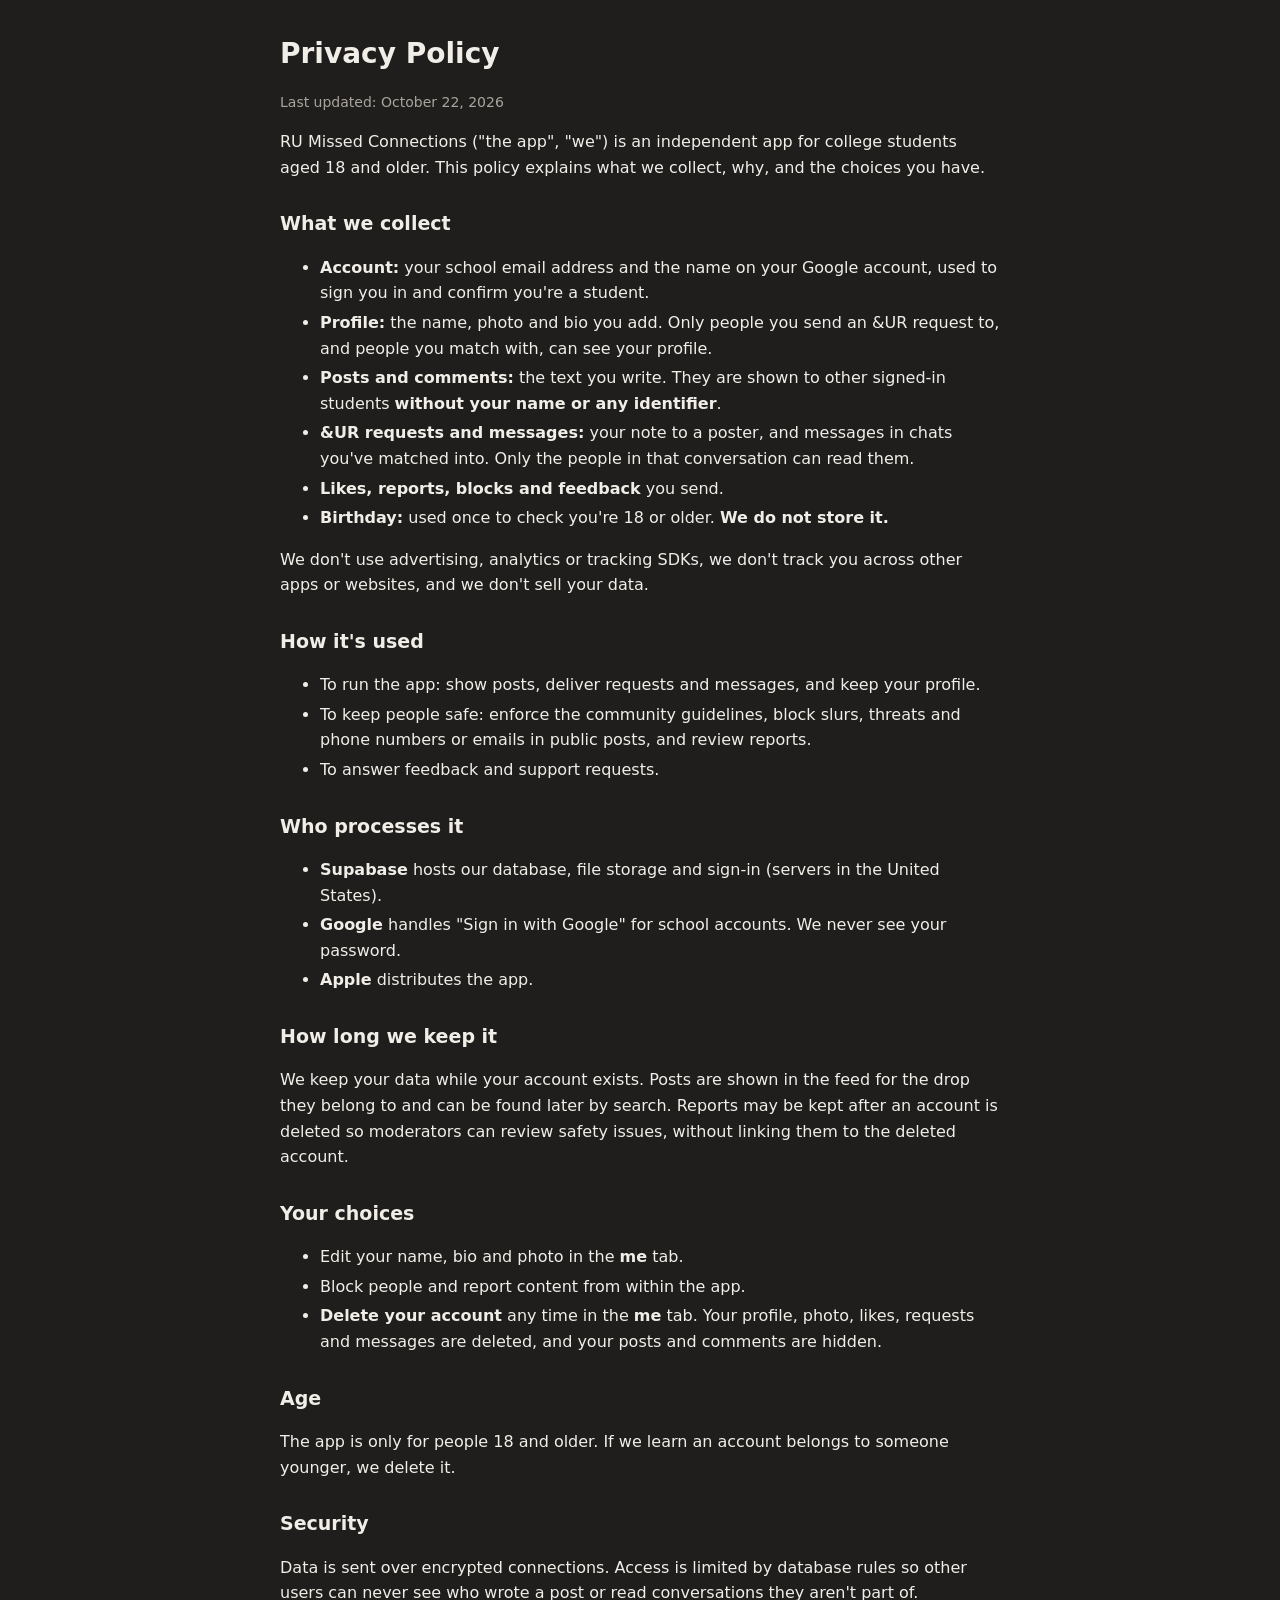
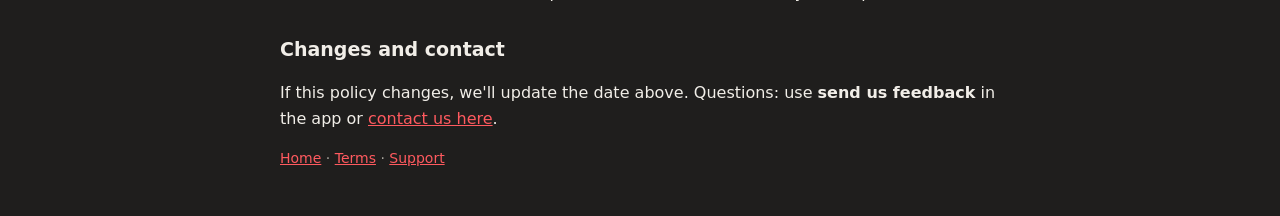
==== privacy.html @ b6dfbf60 "Privacy policy, terms, support pages" ====
<!doctype html><html lang="en"><head><meta charset="utf-8"><meta name="viewport" content="width=device-width,initial-scale=1">
<title>Privacy Policy · RU Missed Connections</title><link rel="stylesheet" href="style.css"></head><body><main>
<h1>Privacy Policy</h1>
<p class="muted">Last updated: October 22, 2026</p>
<p>RU Missed Connections ("the app", "we") is an independent app for college students aged 18 and older. This policy explains what we collect, why, and the choices you have.</p>

<h2>What we collect</h2>
<ul>
<li><b>Account:</b> your school email address and the name on your Google account, used to sign you in and confirm you're a student.</li>
<li><b>Profile:</b> the name, photo and bio you add. Only people you send an &amp;UR request to, and people you match with, can see your profile.</li>
<li><b>Posts and comments:</b> the text you write. They are shown to other signed-in students <b>without your name or any identifier</b>.</li>
<li><b>&amp;UR requests and messages:</b> your note to a poster, and messages in chats you've matched into. Only the people in that conversation can read them.</li>
<li><b>Likes, reports, blocks and feedback</b> you send.</li>
<li><b>Birthday:</b> used once to check you're 18 or older. <b>We do not store it.</b></li>
</ul>
<p>We don't use advertising, analytics or tracking SDKs, we don't track you across other apps or websites, and we don't sell your data.</p>

<h2>How it's used</h2>
<ul>
<li>To run the app: show posts, deliver requests and messages, and keep your profile.</li>
<li>To keep people safe: enforce the community guidelines, block slurs, threats and phone numbers or emails in public posts, and review reports.</li>
<li>To answer feedback and support requests.</li>
</ul>

<h2>Who processes it</h2>
<ul>
<li><b>Supabase</b> hosts our database, file storage and sign-in (servers in the United States).</li>
<li><b>Google</b> handles "Sign in with Google" for school accounts. We never see your password.</li>
<li><b>Apple</b> distributes the app.</li>
</ul>

<h2>How long we keep it</h2>
<p>We keep your data while your account exists. Posts are shown in the feed for the drop they belong to and can be found later by search. Reports may be kept after an account is deleted so moderators can review safety issues, without linking them to the deleted account.</p>

<h2>Your choices</h2>
<ul>
<li>Edit your name, bio and photo in the <b>me</b> tab.</li>
<li>Block people and report content from within the app.</li>
<li><b>Delete your account</b> any time in the <b>me</b> tab. Your profile, photo, likes, requests and messages are deleted, and your posts and comments are hidden.</li>
</ul>

<h2>Age</h2>
<p>The app is only for people 18 and older. If we learn an account belongs to someone younger, we delete it.</p>

<h2>Security</h2>
<p>Data is sent over encrypted connections. Access is limited by database rules so other users can never see who wrote a post or read conversations they aren't part of.</p>

<h2>Changes and contact</h2>
<p>If this policy changes, we'll update the date above. Questions: use <b>send us feedback</b> in the app or <a href="https://github.com/kml-coder/rumc-legal/issues/new">contact us here</a>.</p>
<p class="muted"><a href="index.html">Home</a> · <a href="terms.html">Terms</a> · <a href="support.html">Support</a></p>
</main></body></html>
---- style.css ----
body{background:#1f1e1d;color:#f1eee8;font-family:-apple-system,system-ui,"Inter",sans-serif;line-height:1.6;margin:0;padding:32px 20px}
main{max-width:720px;margin:0 auto}h1{font-size:28px;margin:0 0 4px}h2{font-size:19px;margin-top:28px}
a{color:#ff5a5f}.muted{color:#a9a59d;font-size:14px}li{margin:4px 0}
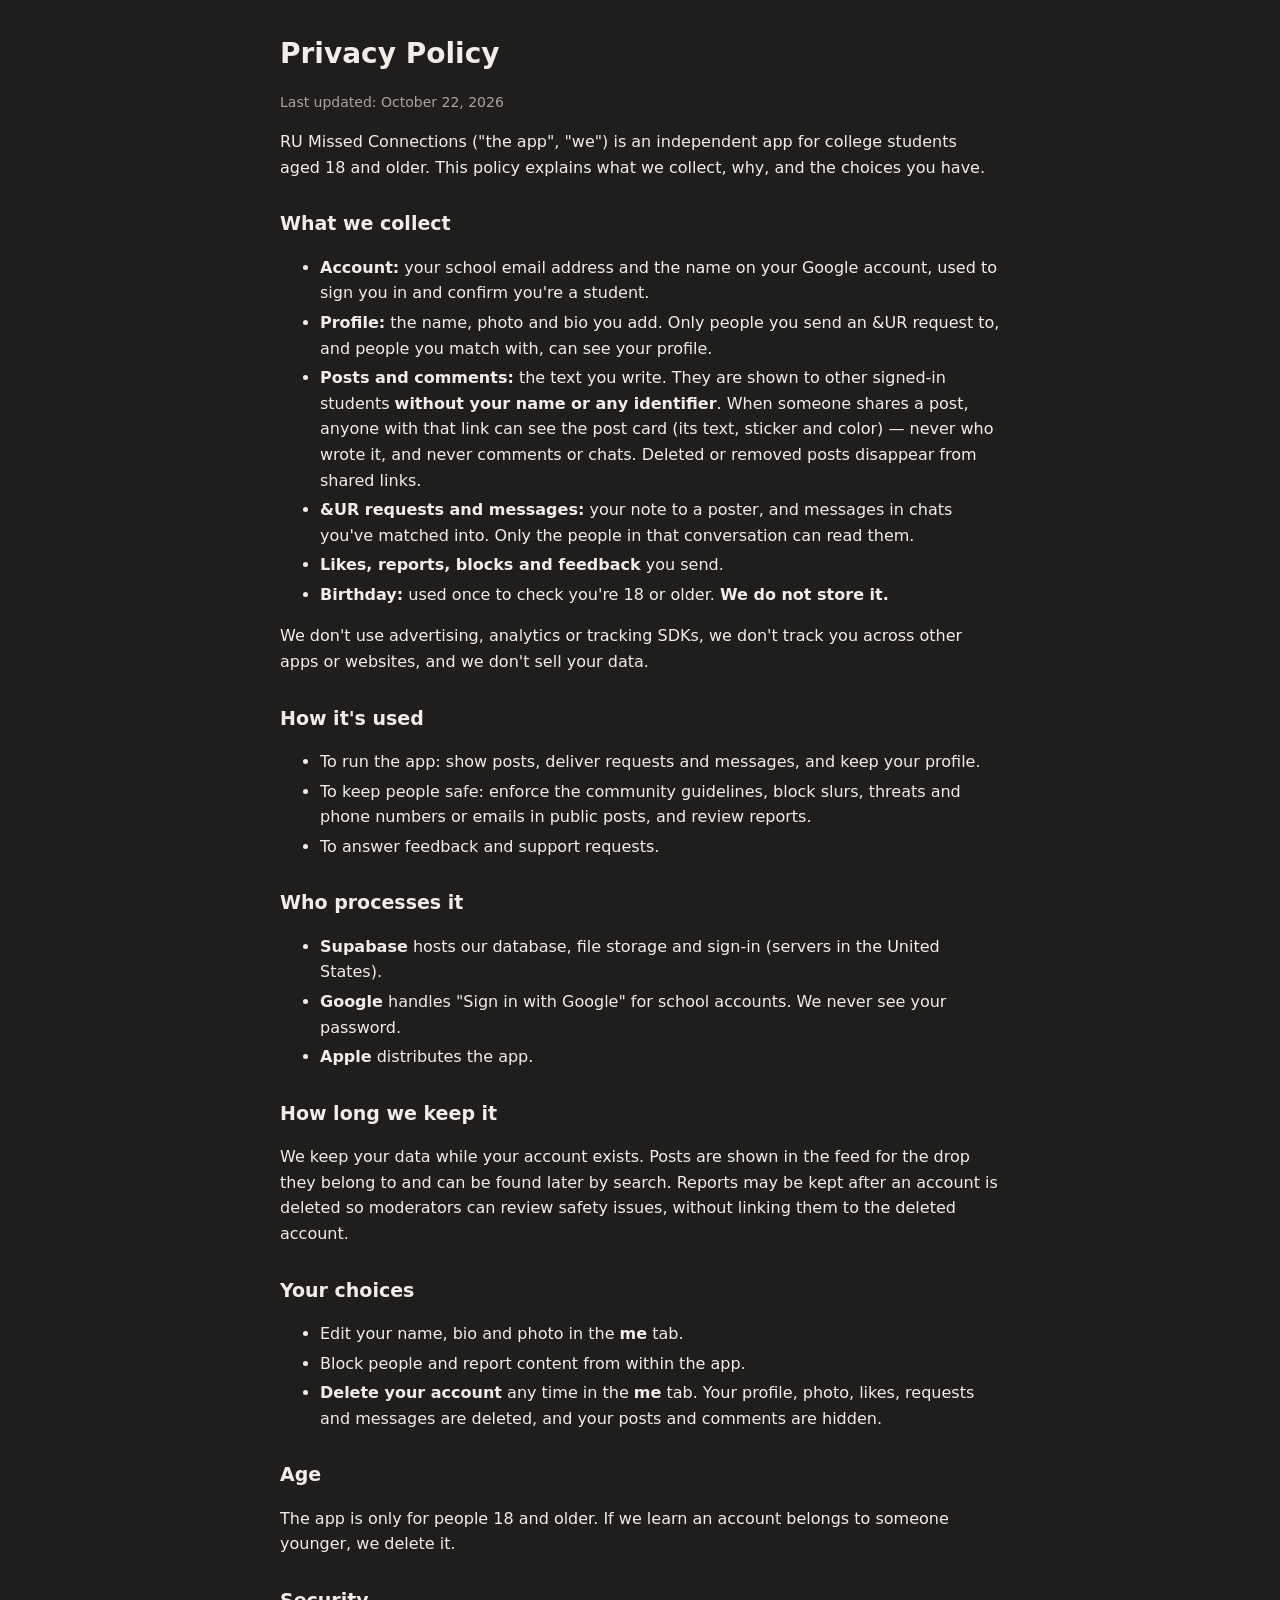
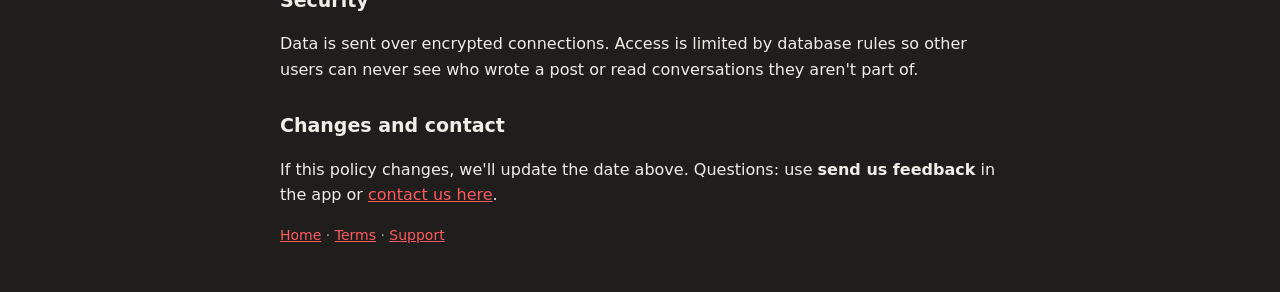
==== commit 628b92d7: "Redirect old share links; note shared post links in privacy policy" ====
--- a/privacy.html
+++ b/privacy.html
@@ -8,7 +8,7 @@
 <ul>
 <li><b>Account:</b> your school email address and the name on your Google account, used to sign you in and confirm you're a student.</li>
 <li><b>Profile:</b> the name, photo and bio you add. Only people you send an &amp;UR request to, and people you match with, can see your profile.</li>
-<li><b>Posts and comments:</b> the text you write. They are shown to other signed-in students <b>without your name or any identifier</b>.</li>
+<li><b>Posts and comments:</b> the text you write. They are shown to other signed-in students <b>without your name or any identifier</b>. When someone shares a post, anyone with that link can see the post card (its text, sticker and color) — never who wrote it, and never comments or chats. Deleted or removed posts disappear from shared links.</li>
 <li><b>&amp;UR requests and messages:</b> your note to a poster, and messages in chats you've matched into. Only the people in that conversation can read them.</li>
 <li><b>Likes, reports, blocks and feedback</b> you send.</li>
 <li><b>Birthday:</b> used once to check you're 18 or older. <b>We do not store it.</b></li>
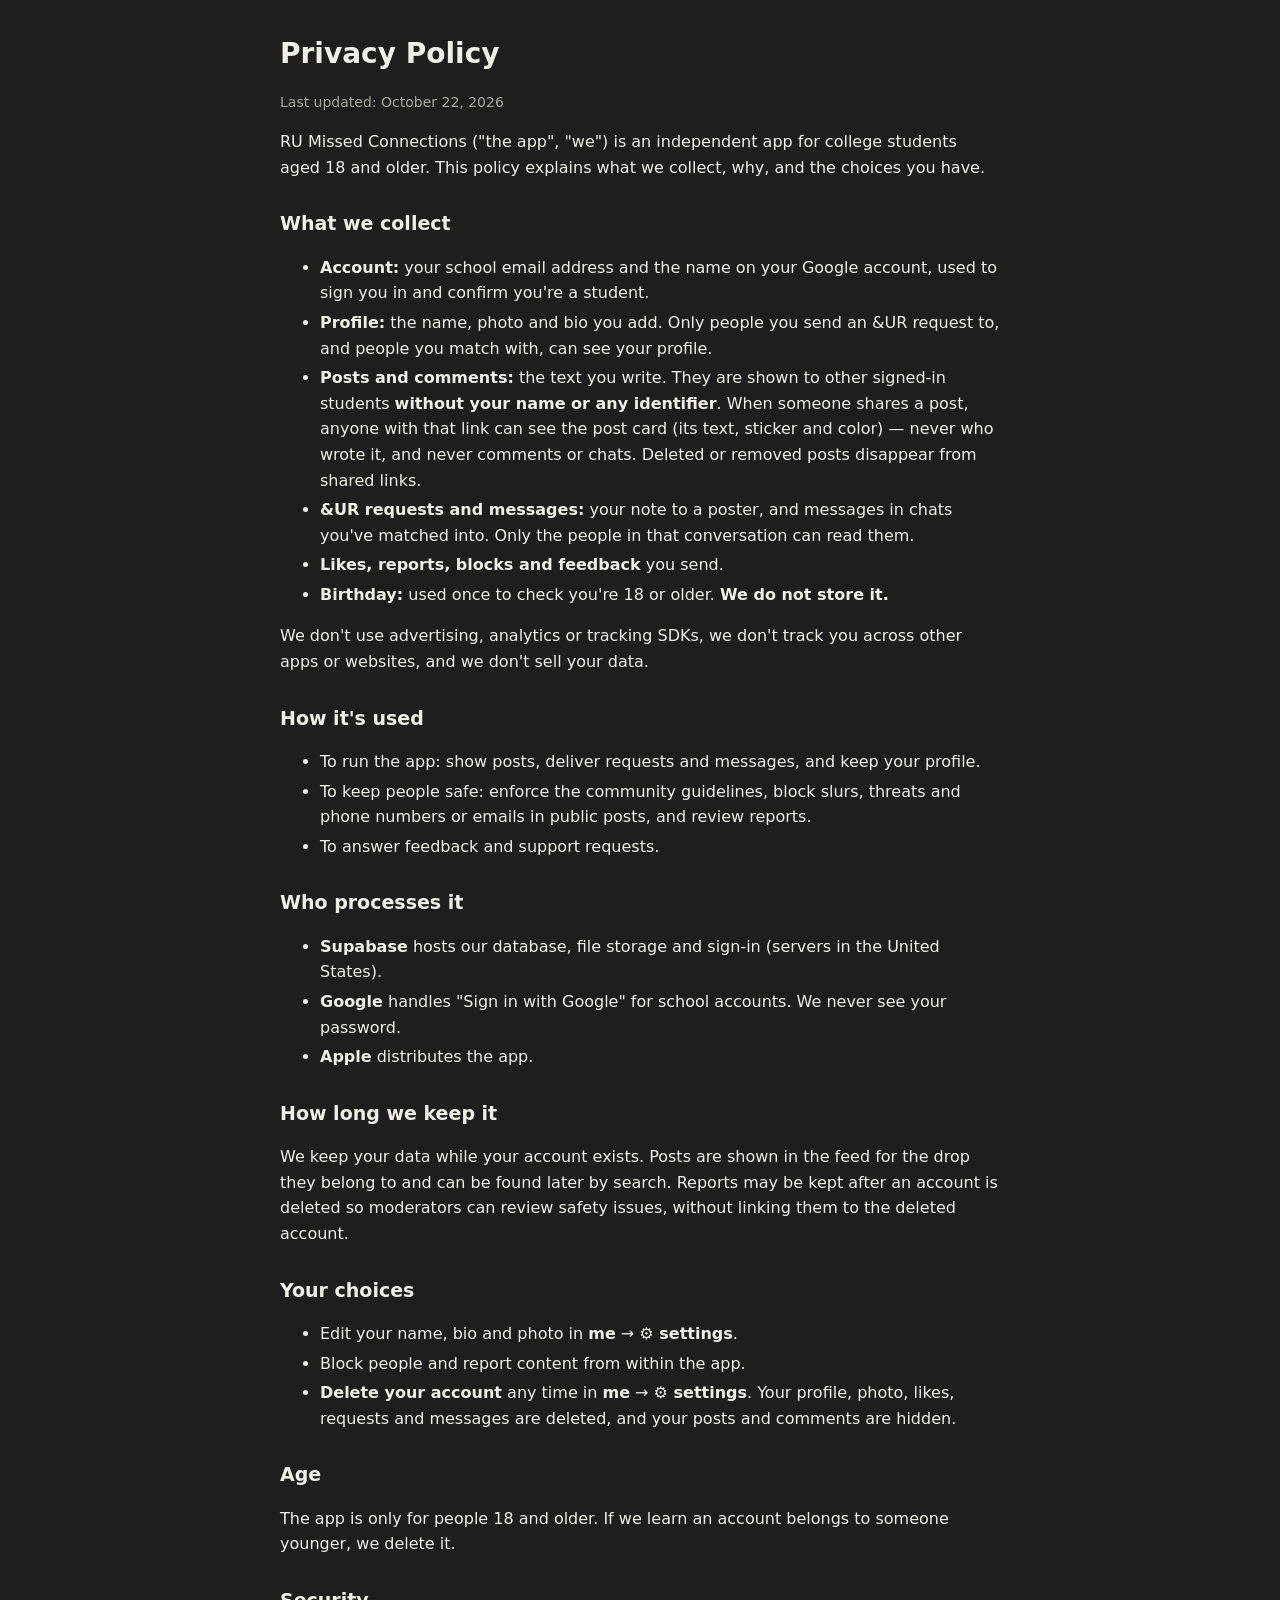
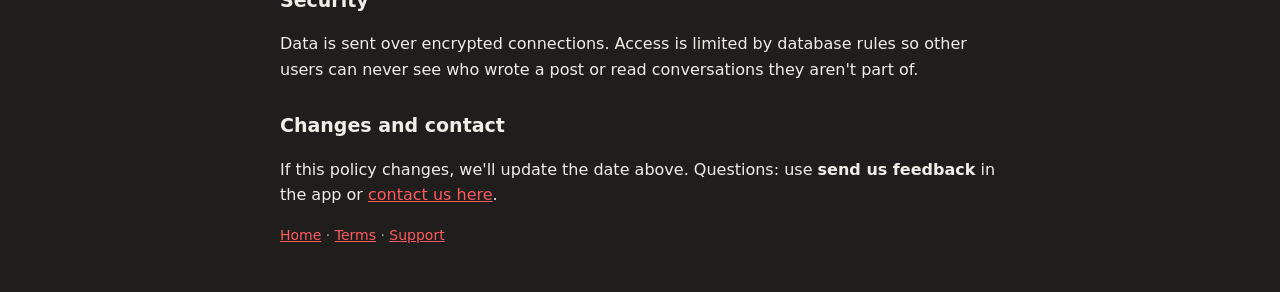
==== commit 6665c502: "Settings moved behind the gear on the me tab" ====
--- a/privacy.html
+++ b/privacy.html
@@ -34,9 +34,9 @@
 
 <h2>Your choices</h2>
 <ul>
-<li>Edit your name, bio and photo in the <b>me</b> tab.</li>
+<li>Edit your name, bio and photo in <b>me</b> → <b>⚙︎ settings</b>.</li>
 <li>Block people and report content from within the app.</li>
-<li><b>Delete your account</b> any time in the <b>me</b> tab. Your profile, photo, likes, requests and messages are deleted, and your posts and comments are hidden.</li>
+<li><b>Delete your account</b> any time in <b>me</b> → <b>⚙︎ settings</b>. Your profile, photo, likes, requests and messages are deleted, and your posts and comments are hidden.</li>
 </ul>
 
 <h2>Age</h2>
